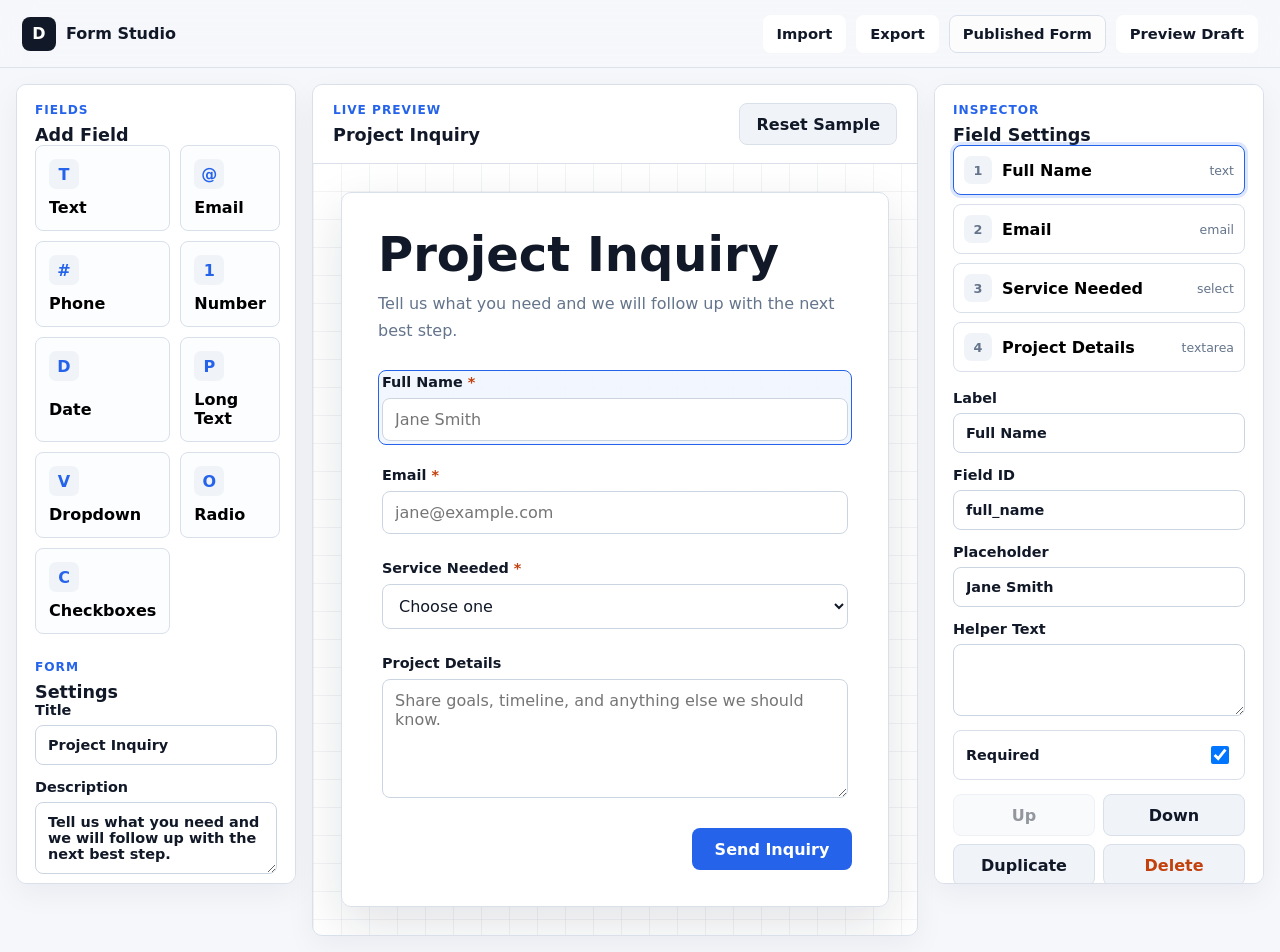
==== builder.html @ 0bc3e478 "Force-save draft before preview" ====
<!doctype html>
<html lang="en">
  <head>
    <meta charset="utf-8">
    <meta name="viewport" content="width=device-width, initial-scale=1">
    <title>Form Builder</title>
    <link rel="stylesheet" href="assets/css/styles.css">
  </head>
  <body class="builder-page">
    <header class="app-topbar">
      <a class="brand" href="index.html" aria-label="Dynamic Form Studio home">
        <span class="brand-mark">D</span>
        <span>Form Studio</span>
      </a>
      <nav class="topbar-actions" aria-label="Builder actions">
        <button class="icon-button" id="importConfigBtn" type="button" title="Import JSON" aria-label="Import JSON">
          <span aria-hidden="true">Import</span>
        </button>
        <button class="icon-button" id="exportConfigBtn" type="button" title="Export JSON" aria-label="Export JSON">
          <span aria-hidden="true">Export</span>
        </button>
        <a class="button compact ghost" href="form.html">Published Form</a>
        <button class="button compact" id="previewDraftBtn" type="button">Preview Draft</button>
      </nav>
    </header>

    <main class="builder-shell">
      <aside class="builder-panel field-library" aria-label="Field library">
        <div class="panel-heading">
          <p class="eyebrow">Fields</p>
          <h2>Add Field</h2>
        </div>
        <div class="field-type-grid" id="fieldTypeGrid"></div>

        <div class="panel-heading settings-heading">
          <p class="eyebrow">Form</p>
          <h2>Settings</h2>
        </div>
        <div class="settings-stack">
          <label>
            <span>Title</span>
            <input id="formTitle" type="text" autocomplete="off">
          </label>
          <label>
            <span>Description</span>
            <textarea id="formDescription" rows="3"></textarea>
          </label>
          <label>
            <span>Submit Button</span>
            <input id="submitText" type="text" autocomplete="off">
          </label>
          <label>
            <span>Accent Color</span>
            <input id="accentColor" type="color">
          </label>
          <label>
            <span>Layout Mode</span>
            <select id="layoutMode">
              <option value="single">Single page</option>
              <option value="steps">Step by step</option>
            </select>
          </label>
        </div>

        <div class="panel-heading settings-heading">
          <p class="eyebrow">Storage</p>
          <h2>Submissions</h2>
        </div>
        <div class="settings-stack">
          <label>
            <span>Storage Mode</span>
            <select id="submissionType">
              <option value="local">Local CSV</option>
              <option value="googleSheets">Google Sheets</option>
            </select>
          </label>
          <label id="googleEndpointRow">
            <span>Apps Script Web App URL</span>
            <input id="googleEndpoint" type="url" placeholder="https://script.google.com/macros/s/.../exec" autocomplete="off">
          </label>
          <p class="field-helper">Changes here are draft settings. Use Preview Draft to test them immediately, then Export JSON and push form-config.json to publish.</p>
          <button class="button subtle" id="loadPublishedConfigBtn" type="button">Load Published Config</button>
          <button class="button subtle" id="clearDraftCacheBtn" type="button">Clear Draft Cache</button>
          <button class="button subtle" id="exportSubmissionsBtn" type="button">Export Local CSV</button>
        </div>
      </aside>

      <section class="builder-preview" aria-label="Live preview">
        <div class="preview-toolbar">
          <div>
            <p class="eyebrow">Live Preview</p>
            <h1 id="builderPreviewTitle">Project Inquiry</h1>
          </div>
          <button class="button subtle" id="resetConfigBtn" type="button">Reset Sample</button>
        </div>
        <div class="preview-canvas">
          <div id="builderPreview"></div>
        </div>
      </section>

      <aside class="builder-panel inspector" aria-label="Selected field settings">
        <div class="panel-heading">
          <p class="eyebrow">Inspector</p>
          <h2 id="inspectorTitle">Select a field</h2>
        </div>
        <div id="fieldList" class="field-list" aria-label="Form field list"></div>
        <div id="fieldEditor" class="field-editor empty-state">
          <p>Select a field in the preview or list to edit its details.</p>
        </div>
      </aside>
    </main>

    <input id="configFileInput" type="file" accept="application/json,.json" hidden>
    <div class="toast" id="toast" role="status" aria-live="polite"></div>

    <script src="assets/js/form-core.js"></script>
    <script src="assets/js/builder.js"></script>
  </body>
</html>
---- assets/css/styles.css ----
:root {
  --bg: #f6f7fb;
  --surface: #ffffff;
  --surface-2: #f0f4f8;
  --text: #111827;
  --muted: #64748b;
  --line: #d9e0ea;
  --accent: #2563eb;
  --danger: #c2410c;
  --shadow: 0 18px 50px rgba(15, 23, 42, 0.12);
  --radius: 8px;
}

* {
  box-sizing: border-box;
}

html {
  min-height: 100%;
}

body {
  margin: 0;
  min-height: 100vh;
  overflow-x: hidden;
  background: var(--bg);
  color: var(--text);
  font-family: Inter, ui-sans-serif, system-ui, -apple-system, BlinkMacSystemFont, "Segoe UI", sans-serif;
  letter-spacing: 0;
}

button,
input,
textarea,
select {
  font: inherit;
}

a {
  color: inherit;
  text-decoration: none;
}

.eyebrow {
  margin: 0 0 8px;
  color: var(--accent);
  font-size: 0.76rem;
  font-weight: 800;
  letter-spacing: 0.08em;
  text-transform: uppercase;
}

.button,
.icon-button {
  display: inline-flex;
  align-items: center;
  justify-content: center;
  min-height: 42px;
  border: 1px solid transparent;
  border-radius: var(--radius);
  padding: 0 16px;
  background: var(--surface);
  color: var(--text);
  cursor: pointer;
  font-weight: 750;
  transition: transform 160ms ease, box-shadow 160ms ease, border-color 160ms ease, background 160ms ease;
}

.button:hover,
.icon-button:hover {
  transform: translateY(-1px);
  box-shadow: 0 10px 28px rgba(15, 23, 42, 0.11);
}

.button.primary {
  background: var(--accent);
  color: white;
}

.button.ghost {
  border-color: var(--line);
  background: rgba(255, 255, 255, 0.7);
}

.button.subtle {
  border-color: var(--line);
  background: var(--surface-2);
}

.button.compact,
.icon-button {
  min-height: 38px;
  padding: 0 13px;
  font-size: 0.92rem;
}

.button.danger {
  color: var(--danger);
}

.button:disabled {
  cursor: not-allowed;
  opacity: 0.45;
  transform: none;
  box-shadow: none;
}

.brand {
  display: inline-flex;
  align-items: center;
  gap: 10px;
  font-weight: 850;
}

.brand-mark {
  display: inline-grid;
  width: 34px;
  height: 34px;
  place-items: center;
  border-radius: var(--radius);
  background: var(--text);
  color: white;
}

.app-topbar,
.public-header {
  position: sticky;
  top: 0;
  z-index: 20;
  display: flex;
  align-items: center;
  justify-content: space-between;
  gap: 16px;
  min-height: 68px;
  border-bottom: 1px solid rgba(217, 224, 234, 0.85);
  padding: 14px 22px;
  background: rgba(246, 247, 251, 0.88);
  backdrop-filter: blur(16px);
}

.topbar-actions {
  display: flex;
  align-items: center;
  gap: 10px;
  flex-wrap: wrap;
  justify-content: flex-end;
}

.home-page {
  background:
    radial-gradient(circle at 20% 12%, rgba(37, 99, 235, 0.16), transparent 32%),
    linear-gradient(135deg, #f8fafc 0%, #eef2f7 52%, #e9f7f2 100%);
}

.home-shell {
  width: calc(100% - 32px);
  max-width: 1120px;
  margin: 0 auto;
  padding: 54px 0;
}

.home-hero {
  display: grid;
  grid-template-columns: minmax(0, 1fr) minmax(320px, 430px);
  align-items: center;
  gap: 34px;
  min-height: min(640px, calc(100vh - 110px));
}

.home-hero h1 {
  max-width: 760px;
  margin: 0;
  font-size: clamp(3rem, 7vw, 6.8rem);
  line-height: 0.95;
  letter-spacing: 0;
}

.hero-copy {
  max-width: 620px;
  margin: 22px 0 0;
  color: #334155;
  font-size: 1.2rem;
  line-height: 1.65;
}

.hero-actions {
  display: flex;
  gap: 12px;
  flex-wrap: wrap;
  margin-top: 30px;
}

.hero-preview {
  border: 1px solid rgba(217, 224, 234, 0.9);
  border-radius: 10px;
  background: rgba(255, 255, 255, 0.72);
  box-shadow: var(--shadow);
  overflow: hidden;
}

.mini-window {
  display: flex;
  gap: 7px;
  border-bottom: 1px solid var(--line);
  padding: 13px 15px;
}

.mini-window span {
  width: 10px;
  height: 10px;
  border-radius: 999px;
  background: #94a3b8;
}

.mini-form {
  display: grid;
  gap: 16px;
  padding: 24px;
}

.mini-line,
.mini-input,
.mini-submit,
.mini-options span {
  border-radius: 7px;
  background: #dbe5f0;
}

.mini-line {
  width: 62%;
  height: 14px;
}

.mini-line.wide {
  width: 84%;
  height: 22px;
  background: #94a3b8;
}

.mini-input {
  height: 48px;
  border: 1px solid #cbd5e1;
  background: #ffffff;
}

.mini-input.short {
  width: 72%;
}

.mini-options {
  display: grid;
  grid-template-columns: repeat(3, 1fr);
  gap: 8px;
}

.mini-options span {
  height: 36px;
}

.mini-submit {
  width: 40%;
  height: 44px;
  background: var(--accent);
}

.home-links {
  display: grid;
  grid-template-columns: repeat(3, 1fr);
  gap: 14px;
}

.home-links a {
  display: grid;
  gap: 8px;
  min-height: 120px;
  border: 1px solid var(--line);
  border-radius: var(--radius);
  padding: 18px;
  background: rgba(255, 255, 255, 0.72);
  transition: transform 160ms ease, box-shadow 160ms ease;
}

.home-links a:hover {
  transform: translateY(-2px);
  box-shadow: 0 16px 36px rgba(15, 23, 42, 0.1);
}

.home-links span {
  color: var(--muted);
  line-height: 1.45;
}

.builder-shell {
  display: grid;
  grid-template-columns: 280px minmax(0, 1fr) 330px;
  gap: 16px;
  min-height: calc(100vh - 68px);
  padding: 16px;
}

.builder-panel,
.builder-preview {
  border: 1px solid var(--line);
  border-radius: 10px;
  background: var(--surface);
  box-shadow: 0 10px 30px rgba(15, 23, 42, 0.05);
}

.builder-panel {
  align-self: start;
  max-height: calc(100vh - 100px);
  overflow: auto;
  padding: 18px;
}

.panel-heading h2,
.preview-toolbar h1 {
  margin: 0;
  font-size: 1.1rem;
}

.settings-heading {
  margin-top: 26px;
}

.field-type-grid {
  display: grid;
  grid-template-columns: 1fr 1fr;
  gap: 10px;
}

.field-type-button {
  display: grid;
  gap: 9px;
  min-height: 86px;
  border: 1px solid var(--line);
  border-radius: var(--radius);
  padding: 13px;
  background: #fbfdff;
  cursor: pointer;
  text-align: left;
  transition: border-color 160ms ease, transform 160ms ease, background 160ms ease;
}

.field-type-button:hover {
  border-color: var(--accent);
  background: #f7fbff;
  transform: translateY(-1px);
}

.field-type-button span {
  display: grid;
  width: 30px;
  height: 30px;
  place-items: center;
  border-radius: 7px;
  background: var(--surface-2);
  color: var(--accent);
  font-weight: 850;
}

.settings-stack,
.field-editor {
  display: grid;
  gap: 14px;
}

label {
  display: grid;
  gap: 7px;
  color: var(--text);
  font-size: 0.9rem;
  font-weight: 750;
}

input,
textarea,
select {
  width: 100%;
  border: 1px solid #cbd5e1;
  border-radius: var(--radius);
  padding: 11px 12px;
  background: white;
  color: var(--text);
  outline: none;
  transition: border-color 160ms ease, box-shadow 160ms ease;
}

input:focus,
textarea:focus,
select:focus {
  border-color: var(--accent);
  box-shadow: 0 0 0 4px color-mix(in srgb, var(--accent), transparent 84%);
}

textarea {
  resize: vertical;
}

input[type="color"] {
  height: 44px;
  padding: 5px;
}

.builder-preview {
  min-width: 0;
  overflow: hidden;
}

.preview-toolbar {
  display: flex;
  align-items: center;
  justify-content: space-between;
  gap: 16px;
  border-bottom: 1px solid var(--line);
  padding: 18px 20px;
}

.preview-canvas {
  display: grid;
  min-height: calc(100vh - 168px);
  place-items: start center;
  padding: 28px;
  background:
    linear-gradient(90deg, rgba(148, 163, 184, 0.12) 1px, transparent 1px),
    linear-gradient(0deg, rgba(148, 163, 184, 0.12) 1px, transparent 1px);
  background-size: 28px 28px;
}

#builderPreview,
#publicForm {
  width: 100%;
  max-width: 720px;
}

.field-list {
  display: grid;
  gap: 9px;
  margin-bottom: 18px;
}

.field-list-item {
  display: grid;
  grid-template-columns: 28px minmax(0, 1fr) auto;
  align-items: center;
  gap: 10px;
  width: 100%;
  border: 1px solid var(--line);
  border-radius: var(--radius);
  padding: 10px;
  background: white;
  cursor: pointer;
  text-align: left;
}

.field-list-item.active {
  border-color: var(--accent);
  box-shadow: 0 0 0 3px color-mix(in srgb, var(--accent), transparent 84%);
}

.field-list-item span {
  display: grid;
  width: 28px;
  height: 28px;
  place-items: center;
  border-radius: 7px;
  background: var(--surface-2);
  color: var(--muted);
  font-size: 0.8rem;
  font-weight: 850;
}

.field-list-item strong {
  overflow: hidden;
  text-overflow: ellipsis;
  white-space: nowrap;
}

.field-list-item em {
  color: var(--muted);
  font-size: 0.78rem;
  font-style: normal;
}

.toggle-row {
  display: flex;
  align-items: center;
  justify-content: space-between;
  gap: 12px;
  border: 1px solid var(--line);
  border-radius: var(--radius);
  padding: 12px;
}

.toggle-row input {
  width: 18px;
  height: 18px;
}

.editor-actions {
  display: grid;
  grid-template-columns: 1fr 1fr;
  gap: 8px;
}

.empty-state {
  border: 1px dashed var(--line);
  border-radius: var(--radius);
  padding: 16px;
  color: var(--muted);
  line-height: 1.5;
}

.public-header {
  width: calc(100% - 32px);
  max-width: 1120px;
  margin: 0 auto;
  border: 0;
  background: transparent;
}

.public-shell {
  min-height: calc(100vh - 78px);
  padding: 18px 16px 54px;
}

.public-form-wrap {
  min-width: 0;
  width: 100%;
  max-width: 760px;
  margin: 0 auto;
}

.dynamic-form {
  min-width: 0;
  width: 100%;
  max-width: 100%;
  border: 1px solid var(--line);
  border-radius: 10px;
  padding: clamp(20px, 4vw, 36px);
  background: rgba(255, 255, 255, 0.92);
  box-shadow: var(--shadow);
  animation: formIn 260ms ease both;
}

@keyframes formIn {
  from {
    opacity: 0;
    transform: translateY(8px);
  }
  to {
    opacity: 1;
    transform: translateY(0);
  }
}

.form-header {
  margin-bottom: 26px;
}

.form-header h1,
.result-state h1 {
  margin: 0;
  font-size: clamp(1.8rem, 4vw, 3rem);
  line-height: 1.05;
  letter-spacing: 0;
}

.form-header p,
.result-state p {
  margin: 12px 0 0;
  color: var(--muted);
  line-height: 1.65;
}

.fields-wrap {
  display: grid;
  gap: 18px;
}

.form-field {
  display: grid;
  gap: 8px;
  border: 1px solid transparent;
  border-radius: var(--radius);
  padding: 3px;
  transition: border-color 160ms ease, background 160ms ease, transform 160ms ease;
}

.builder-preview .form-field {
  cursor: pointer;
}

.form-field.is-selected {
  border-color: var(--accent);
  background: color-mix(in srgb, var(--accent), transparent 94%);
}

.field-label {
  display: block;
  font-weight: 850;
}

.required-mark {
  color: var(--danger);
}

.field-helper,
.field-error {
  margin: 0;
  font-size: 0.88rem;
  line-height: 1.45;
}

.field-helper {
  color: var(--muted);
}

.field-error {
  color: var(--danger);
}

.form-field.has-error input,
.form-field.has-error textarea,
.form-field.has-error select,
.form-field.has-error .choice-pill {
  border-color: var(--danger);
}

.choice-group {
  display: flex;
  flex-wrap: wrap;
  gap: 9px;
}

.choice-pill {
  display: inline-flex;
  align-items: center;
  gap: 8px;
  min-height: 42px;
  border: 1px solid #cbd5e1;
  border-radius: var(--radius);
  padding: 9px 12px;
  background: white;
  cursor: pointer;
  font-weight: 700;
}

.choice-pill input {
  width: 16px;
  height: 16px;
  accent-color: var(--accent);
}

.form-actions {
  display: flex;
  justify-content: flex-end;
  margin-top: 26px;
}

.submit-button {
  min-width: 160px;
}

.split-actions {
  justify-content: space-between;
}

.step-progress {
  display: grid;
  gap: 8px;
  margin-bottom: 20px;
  color: var(--muted);
  font-size: 0.9rem;
  font-weight: 750;
}

.progress-track {
  height: 8px;
  overflow: hidden;
  border-radius: 999px;
  background: #e2e8f0;
}

.progress-track i {
  display: block;
  height: 100%;
  border-radius: inherit;
  background: var(--accent);
  transition: width 180ms ease;
}

.result-state {
  display: grid;
  justify-items: start;
  gap: 14px;
}

.success-mark {
  display: grid;
  width: 58px;
  height: 58px;
  place-items: center;
  border-radius: 999px;
  background: #16a34a;
  color: white;
  font-size: 2rem;
  font-weight: 900;
}

.loading-state {
  display: grid;
  gap: 16px;
}

.skeleton {
  position: relative;
  overflow: hidden;
  border-radius: var(--radius);
  background: #e2e8f0;
}

.skeleton::after {
  position: absolute;
  inset: 0;
  background: linear-gradient(90deg, transparent, rgba(255, 255, 255, 0.65), transparent);
  animation: shimmer 1.2s infinite;
  content: "";
}

@keyframes shimmer {
  from {
    transform: translateX(-100%);
  }
  to {
    transform: translateX(100%);
  }
}

.skeleton.title {
  width: 65%;
  height: 40px;
}

.skeleton.line {
  width: 82%;
  height: 16px;
}

.skeleton.input {
  height: 48px;
}

.skeleton.input.short {
  width: 72%;
}

.toast {
  position: fixed;
  right: 18px;
  bottom: 18px;
  z-index: 40;
  width: calc(100% - 36px);
  max-width: 420px;
  border: 1px solid var(--line);
  border-radius: var(--radius);
  padding: 12px 14px;
  background: #111827;
  color: white;
  box-shadow: var(--shadow);
  opacity: 0;
  pointer-events: none;
  transform: translateY(10px);
  transition: opacity 160ms ease, transform 160ms ease;
}

.toast.show {
  opacity: 1;
  transform: translateY(0);
}

@media (max-width: 1120px) {
  .builder-shell {
    grid-template-columns: 250px minmax(0, 1fr);
  }

  .inspector {
    grid-column: 1 / -1;
    max-height: none;
  }

  .field-editor {
    grid-template-columns: repeat(2, minmax(0, 1fr));
  }

  .editor-actions {
    grid-column: 1 / -1;
    grid-template-columns: repeat(4, 1fr);
  }
}

@media (max-width: 820px) {
  .home-hero,
  .home-links,
  .builder-shell {
    grid-template-columns: 1fr;
  }

  .home-hero {
    min-height: auto;
  }

  .builder-panel {
    max-height: none;
  }

  .field-editor {
    grid-template-columns: 1fr;
  }

  .editor-actions {
    grid-template-columns: 1fr 1fr;
  }

  .preview-canvas {
    min-height: auto;
    padding: 16px;
  }

  .app-topbar,
  .public-header {
    align-items: flex-start;
    flex-direction: column;
  }
}

@media (max-width: 520px) {
  .home-shell {
    width: calc(100% - 24px);
    max-width: 1120px;
    padding: 28px 0;
  }

  .home-hero h1 {
    font-size: 3rem;
  }

  .field-type-grid,
  .editor-actions,
  .mini-options {
    grid-template-columns: 1fr;
  }

  .preview-toolbar {
    align-items: flex-start;
    flex-direction: column;
  }

  .choice-group,
  .form-actions,
  .split-actions {
    align-items: stretch;
    flex-direction: column;
  }

  .public-form-wrap,
  #publicForm,
  .dynamic-form {
    width: calc(100vw - 48px);
    max-width: calc(100vw - 48px);
  }

  .dynamic-form {
    padding: 20px;
  }

  .dynamic-form input:not([type="color"]),
  .dynamic-form textarea,
  .dynamic-form select,
  .choice-pill {
    max-width: calc(100vw - 88px);
  }

  .form-header p {
    max-width: 30ch;
  }

  .button,
  .icon-button {
    width: 100%;
  }
}
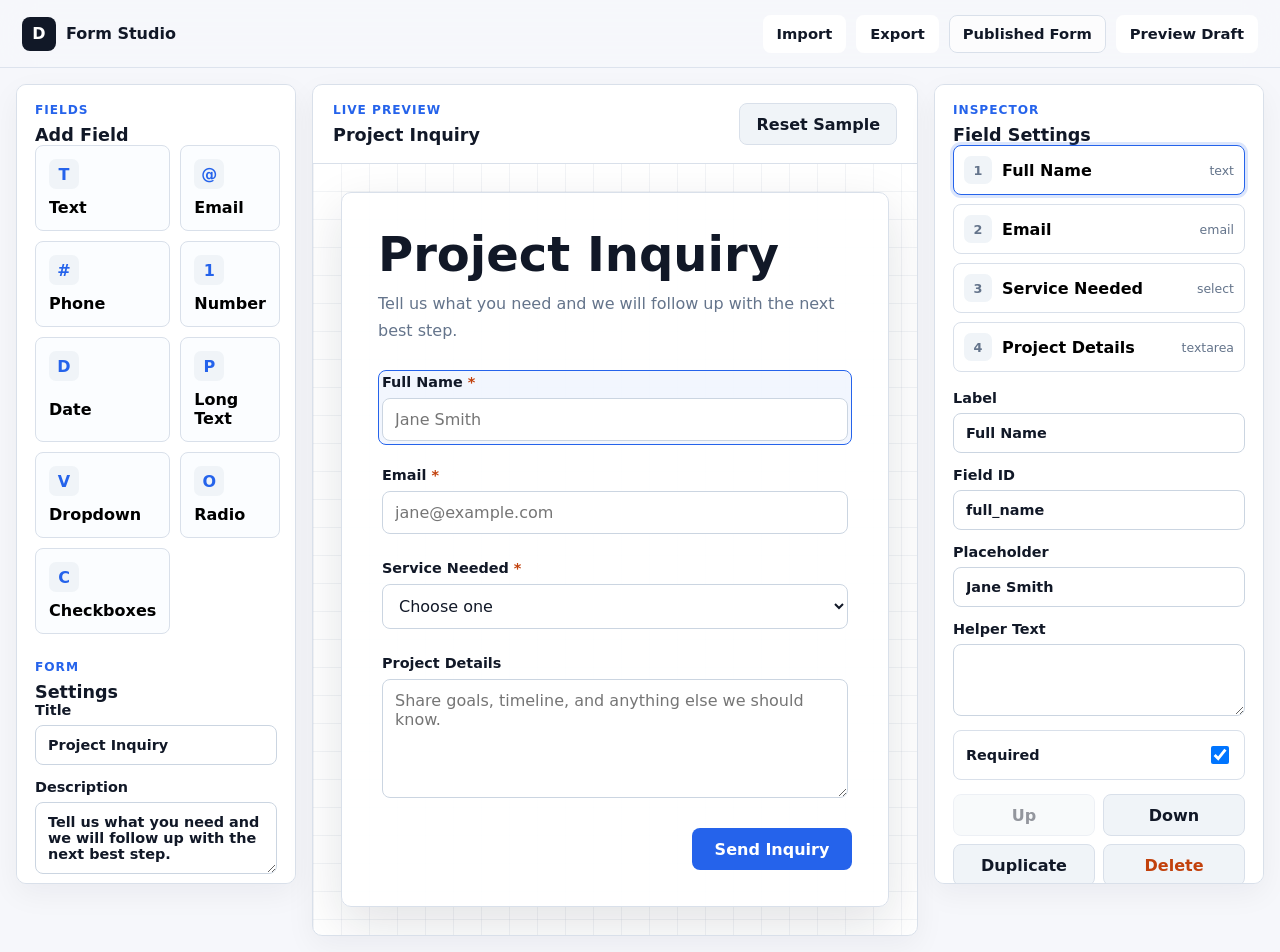
==== commit 3ed77e82: "Make submissions Google Sheets only" ====
--- a/builder.html
+++ b/builder.html
@@ -67,21 +67,13 @@
           <h2>Submissions</h2>
         </div>
         <div class="settings-stack">
-          <label>
-            <span>Storage Mode</span>
-            <select id="submissionType">
-              <option value="local">Local CSV</option>
-              <option value="googleSheets">Google Sheets</option>
-            </select>
-          </label>
           <label id="googleEndpointRow">
             <span>Apps Script Web App URL</span>
             <input id="googleEndpoint" type="url" placeholder="https://script.google.com/macros/s/.../exec" autocomplete="off">
           </label>
-          <p class="field-helper">Changes here are draft settings. Use Preview Draft to test them immediately, then Export JSON and push form-config.json to publish.</p>
+          <p class="field-helper">This form always submits to Google Sheets. Paste a different Apps Script URL to send responses to a different sheet/script.</p>
           <button class="button subtle" id="loadPublishedConfigBtn" type="button">Load Published Config</button>
           <button class="button subtle" id="clearDraftCacheBtn" type="button">Clear Draft Cache</button>
-          <button class="button subtle" id="exportSubmissionsBtn" type="button">Export Local CSV</button>
         </div>
       </aside>
 
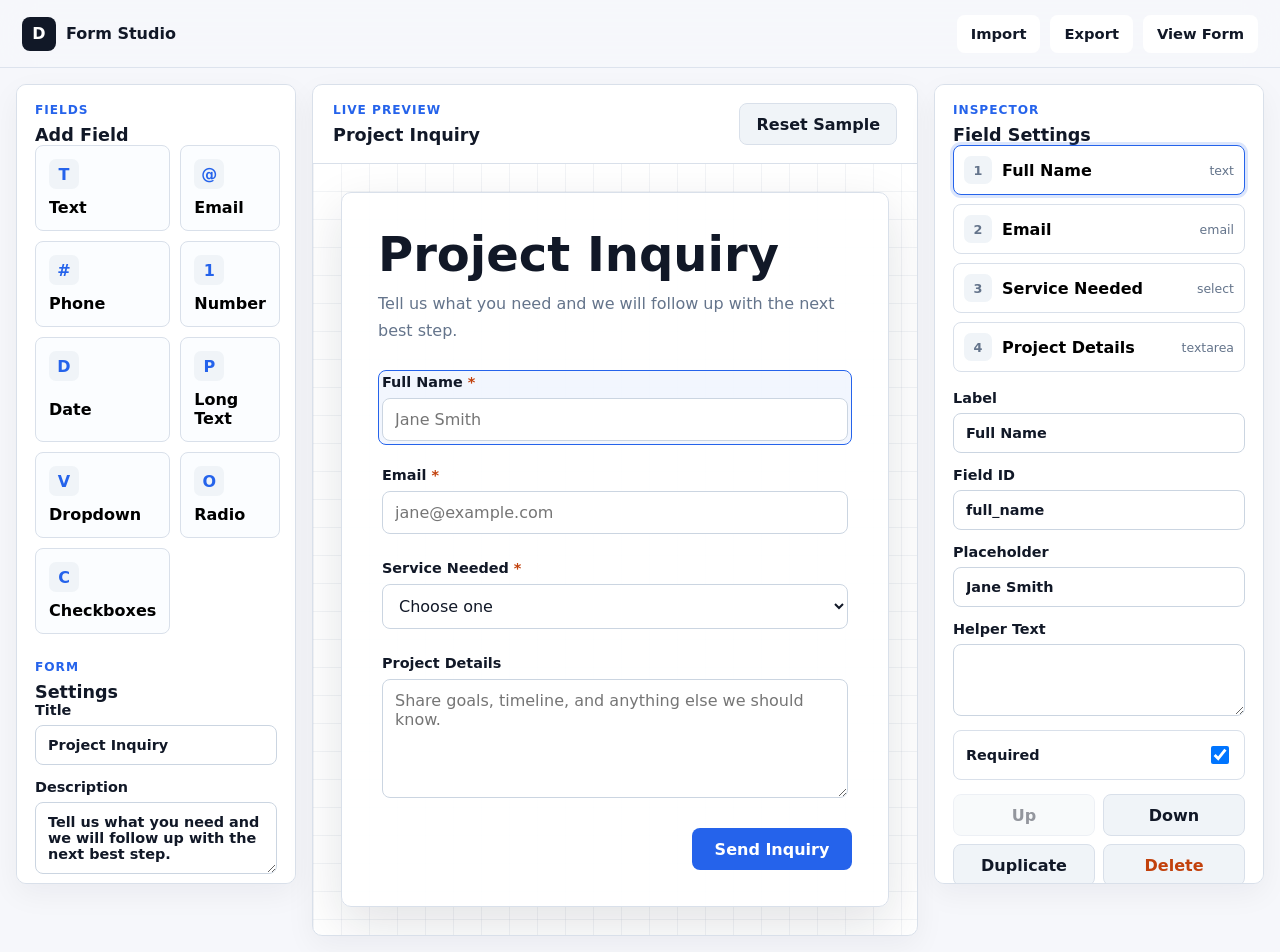
==== commit b72953f5: "Use draft-backed view form flow" ====
--- a/builder.html
+++ b/builder.html
@@ -19,8 +19,7 @@
         <button class="icon-button" id="exportConfigBtn" type="button" title="Export JSON" aria-label="Export JSON">
           <span aria-hidden="true">Export</span>
         </button>
-        <a class="button compact ghost" href="form.html">Published Form</a>
-        <button class="button compact" id="previewDraftBtn" type="button">Preview Draft</button>
+        <button class="button compact" id="previewDraftBtn" type="button">View Form</button>
       </nav>
     </header>
 
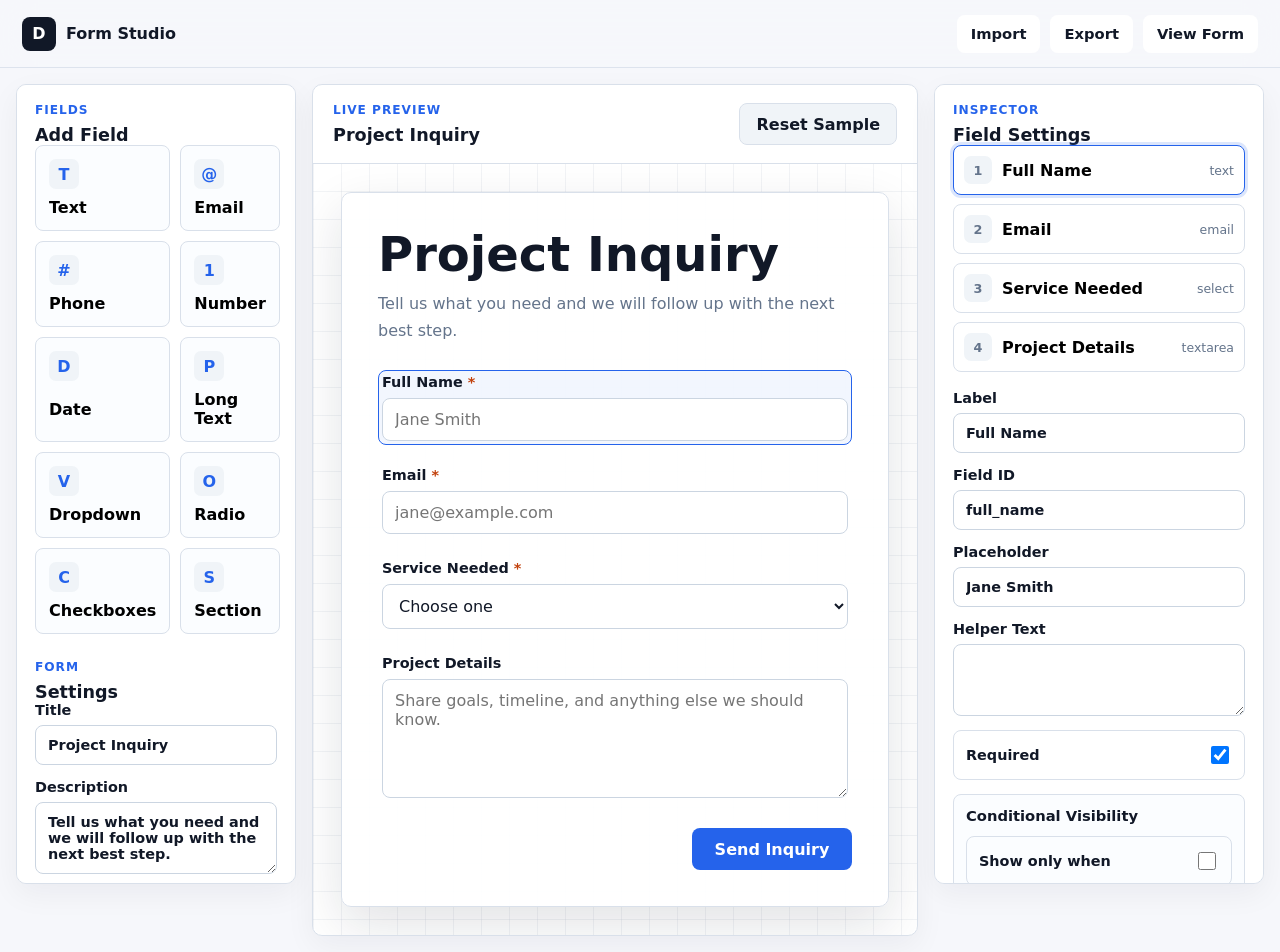
==== commit 12abcb65: "Add theme variants field groups and conditional logic" ====
--- a/builder.html
+++ b/builder.html
@@ -59,6 +59,13 @@
               <option value="steps">Step by step</option>
             </select>
           </label>
+          <label>
+            <span>Form Theme</span>
+            <select id="colorMode">
+              <option value="light">Light</option>
+              <option value="dark">Dark</option>
+            </select>
+          </label>
         </div>
 
         <div class="panel-heading settings-heading">
--- a/assets/css/styles.css
+++ b/assets/css/styles.css
@@ -511,6 +511,20 @@
   line-height: 1.5;
 }
 
+.condition-editor {
+  display: grid;
+  gap: 12px;
+  border: 1px solid var(--line);
+  border-radius: var(--radius);
+  padding: 12px;
+  background: #fbfdff;
+}
+
+.condition-editor h3 {
+  margin: 0;
+  font-size: 0.92rem;
+}
+
 .public-header {
   width: calc(100% - 32px);
   max-width: 1120px;
@@ -543,6 +557,31 @@
   animation: formIn 260ms ease both;
 }
 
+.dynamic-form.theme-dark {
+  --text: #f8fafc;
+  --muted: #a8b3c5;
+  --line: #334155;
+  --surface: #111827;
+  --surface-2: #1f2937;
+  background: rgba(17, 24, 39, 0.96);
+  color: var(--text);
+  box-shadow: 0 18px 50px rgba(2, 6, 23, 0.38);
+}
+
+.dynamic-form.theme-dark input,
+.dynamic-form.theme-dark textarea,
+.dynamic-form.theme-dark select,
+.dynamic-form.theme-dark .choice-pill {
+  border-color: #3f4b5f;
+  background: #0f172a;
+  color: #f8fafc;
+}
+
+.dynamic-form.theme-dark input::placeholder,
+.dynamic-form.theme-dark textarea::placeholder {
+  color: #7d8ba1;
+}
+
 @keyframes formIn {
   from {
     opacity: 0;
@@ -578,6 +617,36 @@
   gap: 18px;
 }
 
+.form-section {
+  display: grid;
+  gap: 6px;
+  border-top: 1px solid var(--line);
+  padding-top: 20px;
+  margin-top: 4px;
+}
+
+.form-section h2 {
+  margin: 0;
+  font-size: 1.2rem;
+}
+
+.form-section p {
+  margin: 0;
+  color: var(--muted);
+  line-height: 1.55;
+}
+
+.builder-preview .form-section {
+  cursor: pointer;
+}
+
+.form-section.is-selected {
+  border-color: var(--accent);
+  border-radius: var(--radius);
+  background: color-mix(in srgb, var(--accent), transparent 94%);
+  padding: 12px;
+}
+
 .form-field {
   display: grid;
   gap: 8px;
@@ -650,6 +719,15 @@
   width: 16px;
   height: 16px;
   accent-color: var(--accent);
+}
+
+.option-list {
+  display: grid;
+}
+
+.option-card {
+  width: 100%;
+  justify-content: flex-start;
 }
 
 .form-actions {
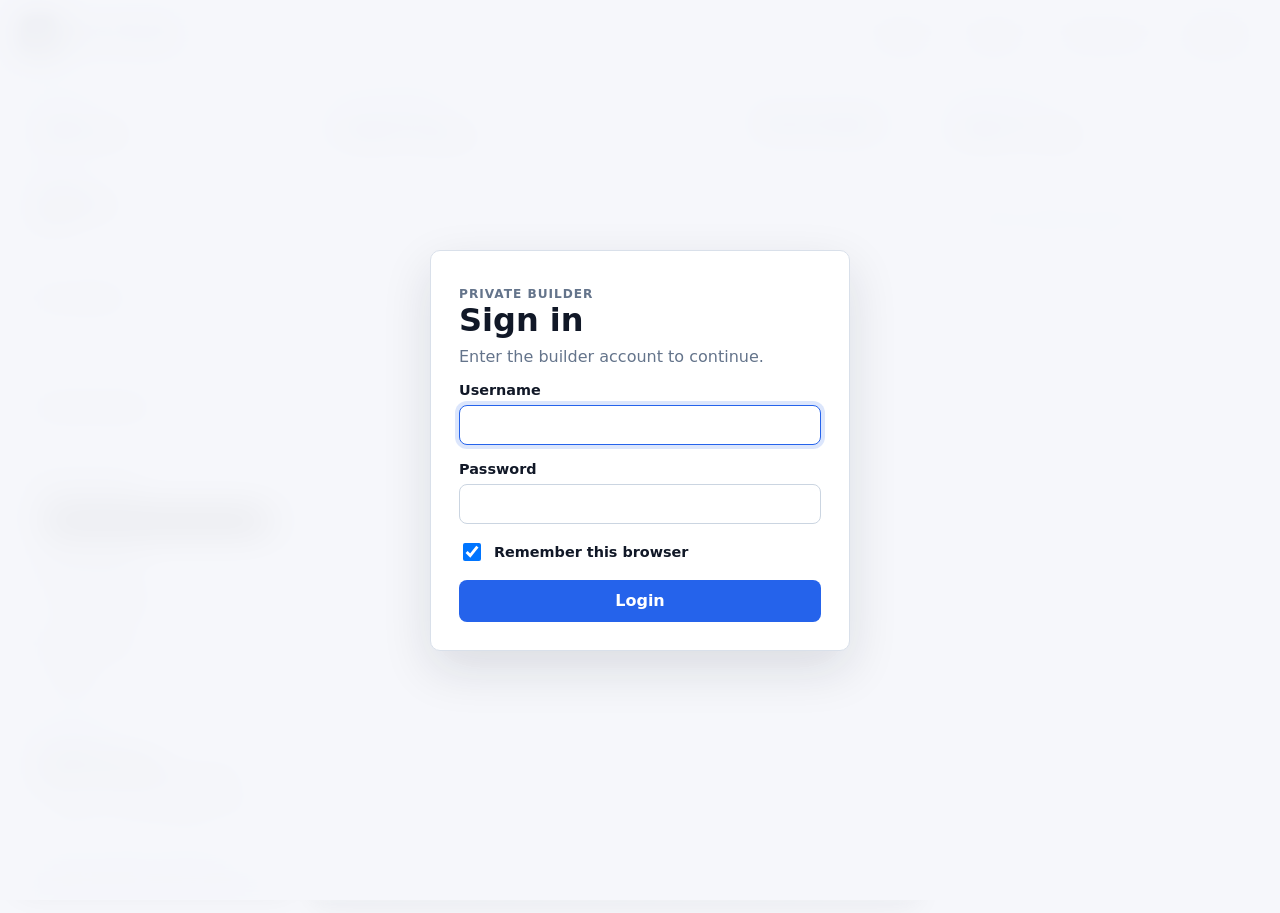
==== commit a01893fe: "Add lightweight builder login gate" ====
--- a/builder.html
+++ b/builder.html
@@ -20,6 +20,7 @@
           <span aria-hidden="true">Export</span>
         </button>
         <button class="button compact" id="previewDraftBtn" type="button">View Form</button>
+        <button class="button compact ghost" id="logoutBtn" type="button">Logout</button>
       </nav>
     </header>
 
@@ -111,6 +112,30 @@
     <input id="configFileInput" type="file" accept="application/json,.json" hidden>
     <div class="toast" id="toast" role="status" aria-live="polite"></div>
 
+    <section class="login-gate" id="loginGate" aria-label="Builder login">
+      <form class="login-card" id="loginForm">
+        <div>
+          <p class="eyebrow">Private Builder</p>
+          <h1>Sign in</h1>
+          <p>Enter the builder account to continue.</p>
+        </div>
+        <label>
+          <span>Username</span>
+          <input id="loginUser" type="text" autocomplete="username" required>
+        </label>
+        <label>
+          <span>Password</span>
+          <input id="loginPass" type="password" autocomplete="current-password" required>
+        </label>
+        <label class="remember-row">
+          <input id="rememberLogin" type="checkbox" checked>
+          <span>Remember this browser</span>
+        </label>
+        <p class="field-error" id="loginError" hidden>Wrong username or password.</p>
+        <button class="button primary" type="submit">Login</button>
+      </form>
+    </section>
+
     <script src="assets/js/form-core.js"></script>
     <script src="assets/js/builder.js"></script>
   </body>
--- a/assets/css/styles.css
+++ b/assets/css/styles.css
@@ -857,6 +857,61 @@
   transform: translateY(0);
 }
 
+.login-gate {
+  position: fixed;
+  inset: 0;
+  z-index: 100;
+  display: grid;
+  place-items: center;
+  padding: 20px;
+  background: rgba(246, 247, 251, 0.94);
+  backdrop-filter: blur(18px);
+}
+
+.login-gate[hidden] {
+  display: none;
+}
+
+.login-card {
+  display: grid;
+  gap: 16px;
+  width: min(100%, 420px);
+  border: 1px solid var(--line);
+  border-radius: 10px;
+  padding: 28px;
+  background: var(--surface);
+  box-shadow: var(--shadow);
+}
+
+.login-card h1 {
+  margin: 0;
+  font-size: 2rem;
+}
+
+.login-card p {
+  margin: 8px 0 0;
+  color: var(--muted);
+}
+
+.remember-row {
+  display: flex;
+  align-items: center;
+  gap: 10px;
+  font-weight: 700;
+}
+
+.remember-row input {
+  width: 18px;
+  height: 18px;
+}
+
+.auth-locked .app-topbar,
+.auth-locked .builder-shell {
+  filter: blur(4px);
+  pointer-events: none;
+  user-select: none;
+}
+
 @media (max-width: 1120px) {
   .builder-shell {
     grid-template-columns: 250px minmax(0, 1fr);
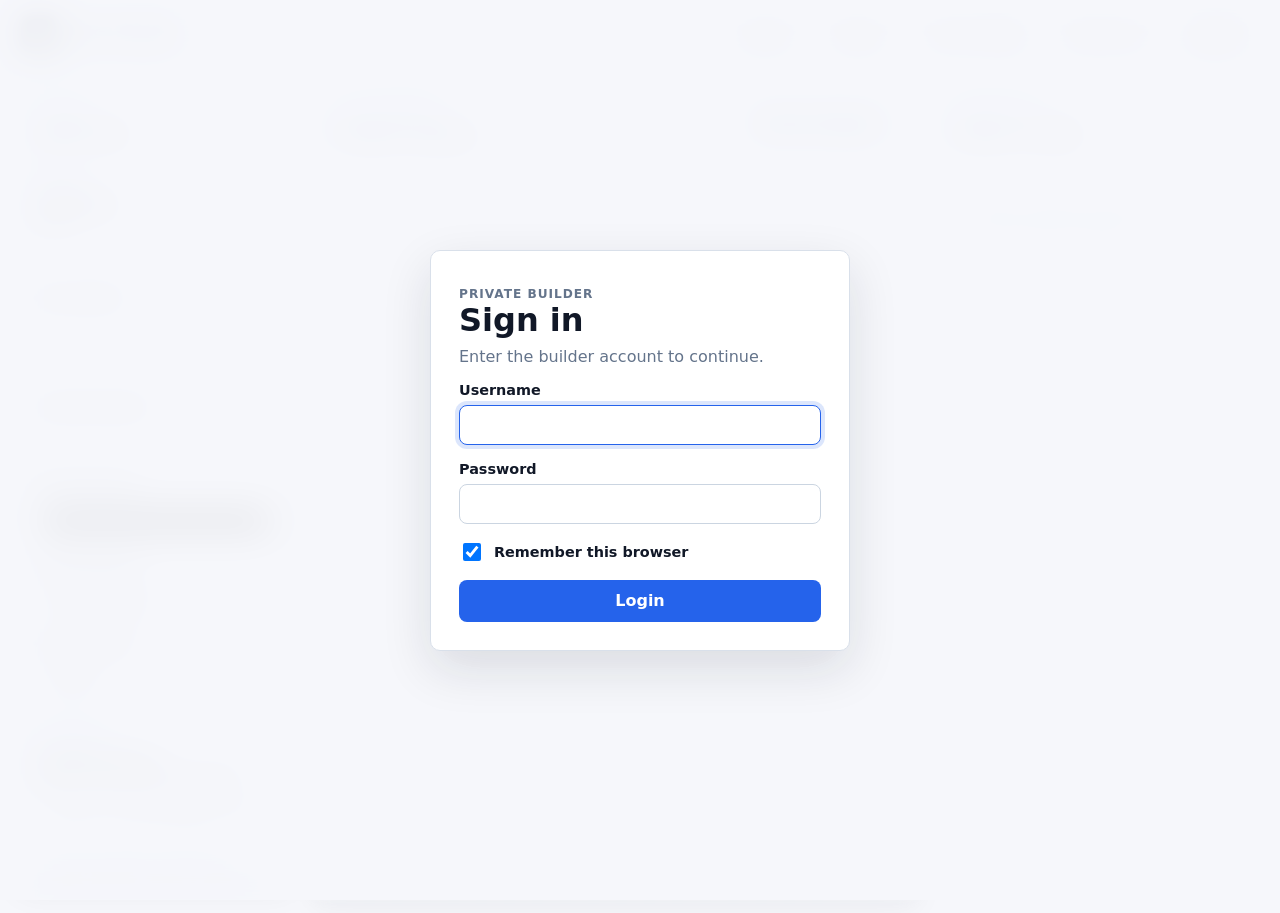
==== commit a43b7fdb: "Add temporary GitHub config push" ====
--- a/builder.html
+++ b/builder.html
@@ -18,6 +18,9 @@
         </button>
         <button class="icon-button" id="exportConfigBtn" type="button" title="Export JSON" aria-label="Export JSON">
           <span aria-hidden="true">Export</span>
+        </button>
+        <button class="icon-button" id="pushConfigBtn" type="button" title="Push JSON to GitHub" aria-label="Push JSON to GitHub">
+          <span aria-hidden="true">Push Config</span>
         </button>
         <button class="button compact" id="previewDraftBtn" type="button">View Form</button>
         <button class="button compact ghost" id="logoutBtn" type="button">Logout</button>
@@ -82,6 +85,19 @@
           <button class="button subtle" id="loadPublishedConfigBtn" type="button">Load Published Config</button>
           <button class="button subtle" id="clearDraftCacheBtn" type="button">Clear Draft Cache</button>
         </div>
+
+        <div class="panel-heading settings-heading">
+          <p class="eyebrow">Publish</p>
+          <h2>GitHub</h2>
+        </div>
+        <div class="settings-stack">
+          <label>
+            <span>GitHub Token</span>
+            <input id="githubToken" type="password" placeholder="Fine-grained token with Contents read/write" autocomplete="off">
+          </label>
+          <p class="field-helper">Token is kept only in this browser session. Push Config updates form-config.json in the GitHub repo.</p>
+          <button class="button subtle" id="saveGithubTokenBtn" type="button">Remember Token This Session</button>
+        </div>
       </aside>
 
       <section class="builder-preview" aria-label="Live preview">
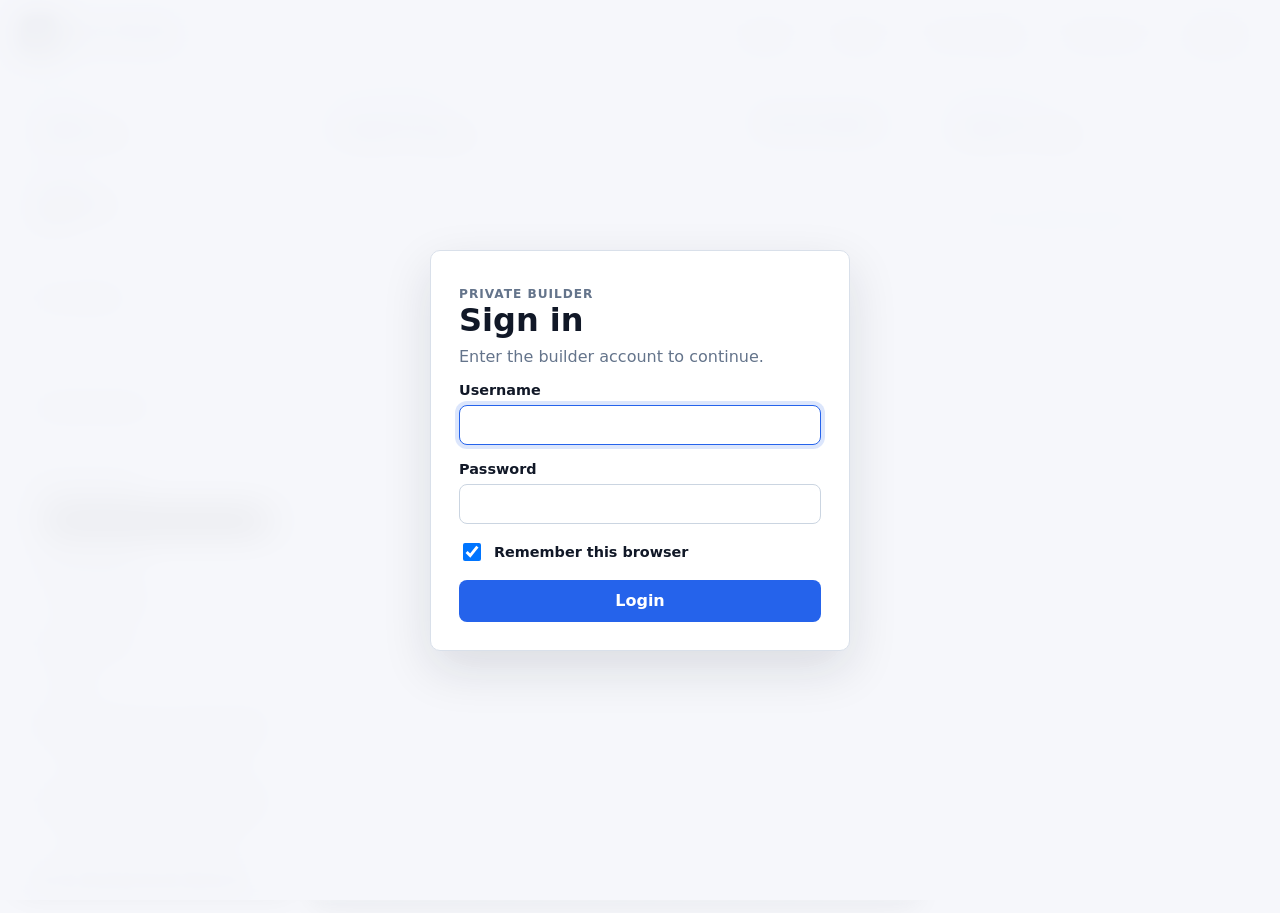
==== commit dd56d57c: "Add visibility and media customization" ====
--- a/builder.html
+++ b/builder.html
@@ -69,6 +69,30 @@
               <option value="light">Light</option>
               <option value="dark">Dark</option>
             </select>
+          </label>
+          <label>
+            <span>Body Background Image URL</span>
+            <input id="bodyBackgroundImage" type="url" placeholder="https://example.com/background.jpg" autocomplete="off">
+          </label>
+          <label>
+            <span>Form Background Image URL</span>
+            <input id="formBackgroundImage" type="url" placeholder="https://example.com/form-bg.jpg" autocomplete="off">
+          </label>
+          <label>
+            <span>Form Background Opacity</span>
+            <input id="formBackgroundOpacity" type="number" min="0" max="1" step="0.05">
+          </label>
+          <label>
+            <span>Hero Media Type</span>
+            <select id="heroMediaType">
+              <option value="none">None</option>
+              <option value="image">Image</option>
+              <option value="video">Video</option>
+            </select>
+          </label>
+          <label>
+            <span>Hero Media URL</span>
+            <input id="heroMediaUrl" type="url" placeholder="https://example.com/hero.jpg or .mp4" autocomplete="off">
           </label>
         </div>
 
--- a/assets/css/styles.css
+++ b/assets/css/styles.css
@@ -24,6 +24,10 @@
   min-height: 100vh;
   overflow-x: hidden;
   background: var(--bg);
+  background-image: var(--body-bg-image, none);
+  background-size: cover;
+  background-position: center;
+  background-attachment: fixed;
   color: var(--text);
   font-family: Inter, ui-sans-serif, system-ui, -apple-system, BlinkMacSystemFont, "Segoe UI", sans-serif;
   letter-spacing: 0;
@@ -525,6 +529,19 @@
   font-size: 0.92rem;
 }
 
+.script-example {
+  overflow: auto;
+  margin: 0;
+  border: 1px solid var(--line);
+  border-radius: var(--radius);
+  padding: 10px;
+  background: #eef2f7;
+  color: #334155;
+  font-size: 0.82rem;
+  line-height: 1.45;
+  white-space: pre-wrap;
+}
+
 .public-header {
   width: calc(100% - 32px);
   max-width: 1120px;
@@ -546,6 +563,8 @@
 }
 
 .dynamic-form {
+  position: relative;
+  overflow: hidden;
   min-width: 0;
   width: 100%;
   max-width: 100%;
@@ -557,6 +576,23 @@
   animation: formIn 260ms ease both;
 }
 
+.dynamic-form::before {
+  position: absolute;
+  inset: 0;
+  z-index: 0;
+  background-image: var(--form-bg-image, none);
+  background-size: cover;
+  background-position: center;
+  opacity: var(--form-bg-opacity, 0.18);
+  pointer-events: none;
+  content: "";
+}
+
+.dynamic-form > * {
+  position: relative;
+  z-index: 1;
+}
+
 .dynamic-form.theme-dark {
   --text: #f8fafc;
   --muted: #a8b3c5;
@@ -597,6 +633,22 @@
   margin-bottom: 26px;
 }
 
+.form-hero-media {
+  overflow: hidden;
+  margin-bottom: 20px;
+  border-radius: 10px;
+  background: var(--surface-2);
+  aspect-ratio: 16 / 7;
+}
+
+.form-hero-media img,
+.form-hero-media video {
+  display: block;
+  width: 100%;
+  height: 100%;
+  object-fit: cover;
+}
+
 .form-header h1,
 .result-state h1 {
   margin: 0;
@@ -645,6 +697,24 @@
   border-radius: var(--radius);
   background: color-mix(in srgb, var(--accent), transparent 94%);
   padding: 12px;
+}
+
+.form-field.is-preview-hidden,
+.form-section.is-preview-hidden {
+  opacity: 0.5;
+}
+
+.form-field.is-preview-hidden::after,
+.form-section.is-preview-hidden::after {
+  display: inline-flex;
+  width: fit-content;
+  border-radius: 999px;
+  padding: 3px 8px;
+  background: #f1f5f9;
+  color: #64748b;
+  font-size: 0.72rem;
+  font-weight: 800;
+  content: "Hidden in live form";
 }
 
 .form-field {
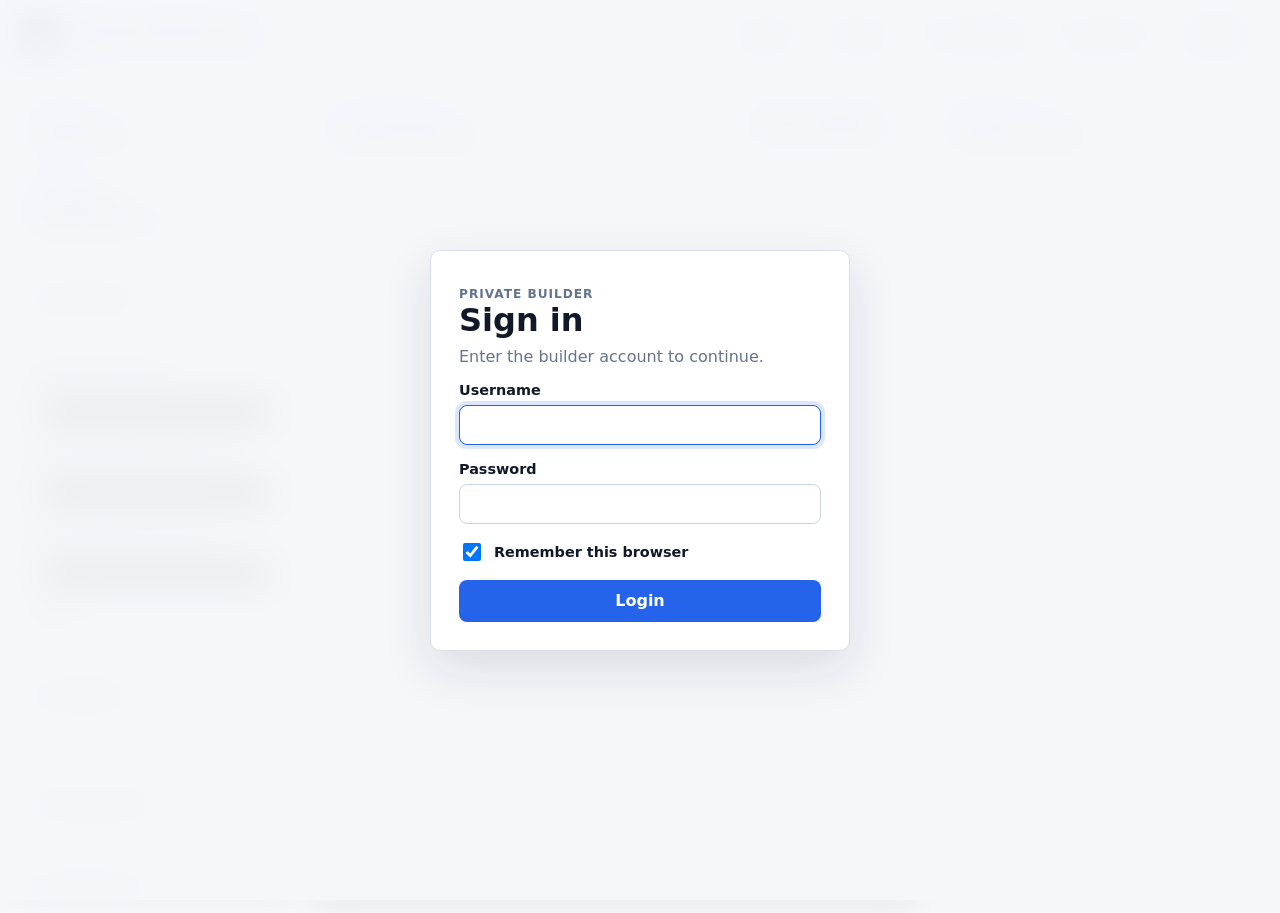
==== commit 1c99c62e: "Add configurable branding and form styling" ====
--- a/builder.html
+++ b/builder.html
@@ -8,9 +8,9 @@
   </head>
   <body class="builder-page">
     <header class="app-topbar">
-      <a class="brand" href="index.html" aria-label="Dynamic Form Studio home">
-        <span class="brand-mark">D</span>
-        <span>Form Studio</span>
+      <a class="brand" href="index.html" aria-label="Dynamic Broski Form home">
+        <span class="brand-mark" data-brand-mark>D</span>
+        <span data-brand-name>Dynamic Broski Form</span>
       </a>
       <nav class="topbar-actions" aria-label="Builder actions">
         <button class="icon-button" id="importConfigBtn" type="button" title="Import JSON" aria-label="Import JSON">
@@ -41,6 +41,26 @@
         </div>
         <div class="settings-stack">
           <label>
+            <span>Brand Mark Text</span>
+            <input id="brandMark" type="text" maxlength="4" autocomplete="off">
+          </label>
+          <label>
+            <span>Brand Name</span>
+            <input id="brandName" type="text" autocomplete="off">
+          </label>
+          <label>
+            <span>Brand Text Color</span>
+            <input id="brandTextColor" type="color">
+          </label>
+          <label>
+            <span>Brand Mark Background</span>
+            <input id="brandMarkBackground" type="color">
+          </label>
+          <label>
+            <span>Brand Mark Text Color</span>
+            <input id="brandMarkColor" type="color">
+          </label>
+          <label>
             <span>Title</span>
             <input id="formTitle" type="text" autocomplete="off">
           </label>
@@ -55,6 +75,30 @@
           <label>
             <span>Accent Color</span>
             <input id="accentColor" type="color">
+          </label>
+          <label>
+            <span>Title Color</span>
+            <input id="titleColor" type="color">
+          </label>
+          <label>
+            <span>Description Color</span>
+            <input id="descriptionColor" type="color">
+          </label>
+          <label>
+            <span>Label Color</span>
+            <input id="labelColor" type="color">
+          </label>
+          <label>
+            <span>Input Background</span>
+            <input id="inputBackground" type="color">
+          </label>
+          <label>
+            <span>Input Border</span>
+            <input id="inputBorder" type="color">
+          </label>
+          <label>
+            <span>Button Text Color</span>
+            <input id="buttonTextColor" type="color">
           </label>
           <label>
             <span>Layout Mode</span>
--- a/assets/css/styles.css
+++ b/assets/css/styles.css
@@ -78,7 +78,7 @@
 
 .button.primary {
   background: var(--accent);
-  color: white;
+  color: var(--form-button-text, white);
 }
 
 .button.ghost {
@@ -113,6 +113,7 @@
   display: inline-flex;
   align-items: center;
   gap: 10px;
+  color: var(--brand-text, var(--text));
   font-weight: 850;
 }
 
@@ -122,8 +123,8 @@
   height: 34px;
   place-items: center;
   border-radius: var(--radius);
-  background: var(--text);
-  color: white;
+  background: var(--brand-mark-bg, var(--text));
+  color: var(--brand-mark-text, white);
 }
 
 .app-topbar,
@@ -576,6 +577,10 @@
   animation: formIn 260ms ease both;
 }
 
+.dynamic-form.no-animate {
+  animation: none;
+}
+
 .dynamic-form::before {
   position: absolute;
   inset: 0;
@@ -608,14 +613,21 @@
 .dynamic-form.theme-dark textarea,
 .dynamic-form.theme-dark select,
 .dynamic-form.theme-dark .choice-pill {
-  border-color: #3f4b5f;
-  background: #0f172a;
+  border-color: var(--form-input-border, #3f4b5f);
+  background: var(--form-input-bg, #0f172a);
   color: #f8fafc;
 }
 
 .dynamic-form.theme-dark input::placeholder,
 .dynamic-form.theme-dark textarea::placeholder {
   color: #7d8ba1;
+}
+
+.dynamic-form input,
+.dynamic-form textarea,
+.dynamic-form select {
+  border-color: var(--form-input-border, #cbd5e1);
+  background: var(--form-input-bg, white);
 }
 
 @keyframes formIn {
@@ -634,6 +646,7 @@
 }
 
 .form-hero-media {
+  position: relative;
   overflow: hidden;
   margin-bottom: 20px;
   border-radius: 10px;
@@ -642,16 +655,29 @@
 }
 
 .form-hero-media img,
-.form-hero-media video {
+.form-hero-media video,
+.form-hero-media iframe {
   display: block;
   width: 100%;
   height: 100%;
+  border: 0;
   object-fit: cover;
+}
+
+.form-hero-media iframe.youtube-embed {
+  position: absolute;
+  top: 50%;
+  left: 50%;
+  width: 132%;
+  height: 132%;
+  pointer-events: none;
+  transform: translate(-50%, -50%);
 }
 
 .form-header h1,
 .result-state h1 {
   margin: 0;
+  color: var(--form-title-color, var(--text));
   font-size: clamp(1.8rem, 4vw, 3rem);
   line-height: 1.05;
   letter-spacing: 0;
@@ -660,7 +686,7 @@
 .form-header p,
 .result-state p {
   margin: 12px 0 0;
-  color: var(--muted);
+  color: var(--form-description-color, var(--muted));
   line-height: 1.65;
 }
 
@@ -737,6 +763,7 @@
 
 .field-label {
   display: block;
+  color: var(--form-label-color, var(--text));
   font-weight: 850;
 }
 
@@ -777,10 +804,10 @@
   align-items: center;
   gap: 8px;
   min-height: 42px;
-  border: 1px solid #cbd5e1;
+  border: 1px solid var(--form-input-border, #cbd5e1);
   border-radius: var(--radius);
   padding: 9px 12px;
-  background: white;
+  background: var(--form-input-bg, white);
   cursor: pointer;
   font-weight: 700;
 }
